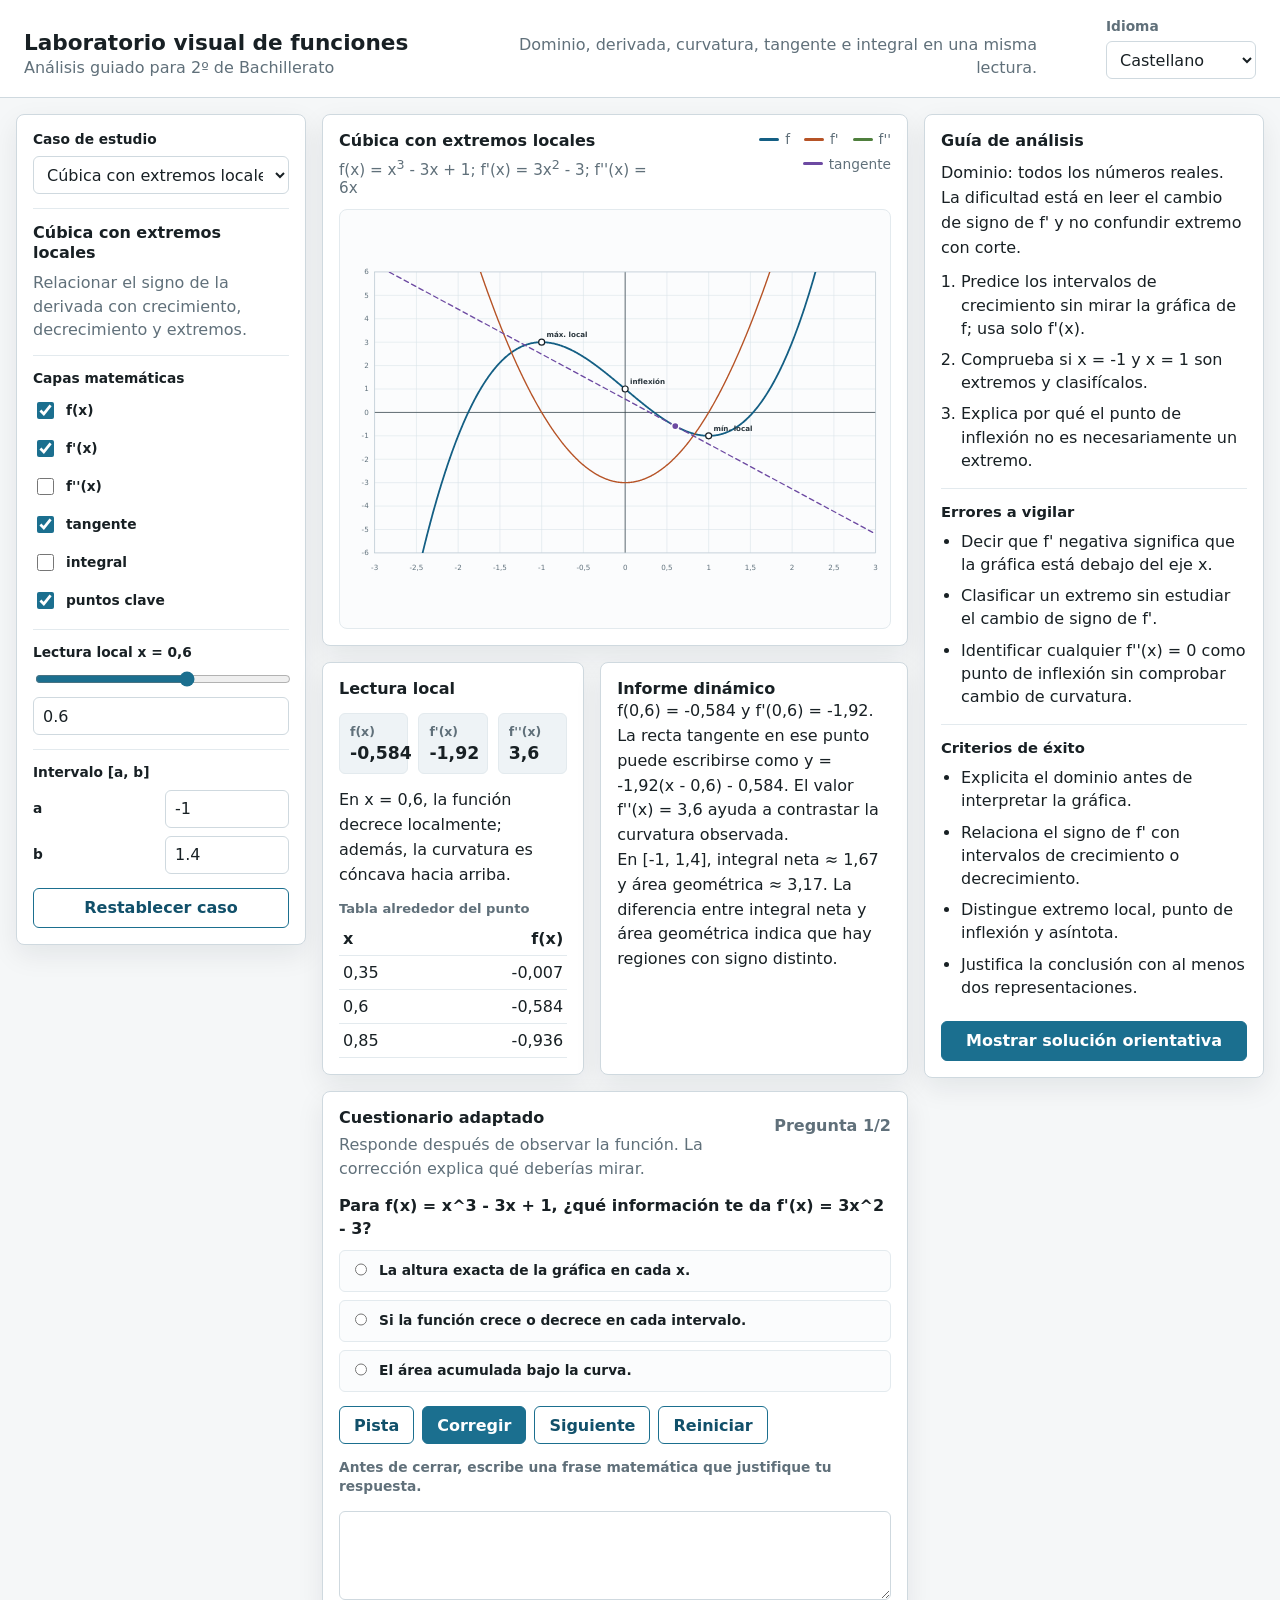
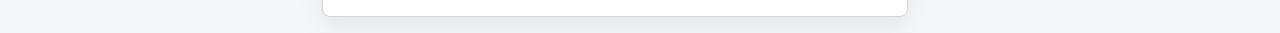
==== laboratorio-funciones/index.html @ 21b6ae17 "Create bilingual function analysis lab" ====
<!doctype html>
<html lang="es">
  <head>
    <meta charset="utf-8">
    <meta name="viewport" content="width=device-width, initial-scale=1">
    <title>Laboratorio visual de funciones</title>
    <link rel="icon" href="data:image/svg+xml,%3Csvg xmlns='http://www.w3.org/2000/svg' viewBox='0 0 32 32'%3E%3Crect width='32' height='32' rx='6' fill='%231b6f8f'/%3E%3Cpath d='M5 22 C10 4 15 28 27 10' fill='none' stroke='white' stroke-width='3' stroke-linecap='round'/%3E%3C/svg%3E">
    <link rel="stylesheet" href="styles.css">
  </head>
  <body>
    <header class="topbar">
      <div>
        <h1 data-i18n="appTitle">Laboratorio visual de funciones</h1>
        <p data-i18n="appSubtitle">Análisis guiado para 2º de Bachillerato</p>
      </div>
      <p class="topbar-note" data-i18n="topbarNote">Dominio, derivada, curvatura, tangente e integral en una misma lectura.</p>
      <div class="language-control">
        <label for="languageSelect" data-i18n="languageLabel">Idioma</label>
        <select id="languageSelect">
          <option value="es">Castellano</option>
          <option value="eu">Euskara</option>
        </select>
      </div>
    </header>

    <main class="app-shell">
      <section class="panel controls" aria-label="Controles del laboratorio">
        <div class="control-block">
          <label for="caseSelect" data-i18n="caseStudy">Caso de estudio</label>
          <select id="caseSelect"></select>
        </div>

        <div class="case-purpose">
          <h2 id="caseName">Caso</h2>
          <p id="caseFocus"></p>
        </div>

        <div class="control-block">
          <span class="label" data-i18n="layers">Capas matemáticas</span>
          <label class="toggle">
            <input type="checkbox" id="showF" checked>
            <span>f(x)</span>
          </label>
          <label class="toggle">
            <input type="checkbox" id="showD1" checked>
            <span>f'(x)</span>
          </label>
          <label class="toggle">
            <input type="checkbox" id="showD2">
            <span>f''(x)</span>
          </label>
          <label class="toggle">
            <input type="checkbox" id="showTangent" checked>
            <span data-i18n="tangentLayer">tangente</span>
          </label>
          <label class="toggle">
            <input type="checkbox" id="showArea">
            <span data-i18n="integralLayer">integral</span>
          </label>
          <label class="toggle">
            <input type="checkbox" id="showPoints" checked>
            <span data-i18n="keyPointsLayer">puntos clave</span>
          </label>
        </div>

        <div class="control-block">
          <label for="xPoint"><span data-i18n="localReadingInline">Lectura local</span> x = <strong id="xPointLabel">0</strong></label>
          <input type="range" id="xPoint" step="0.01">
          <input type="number" id="xPointNumber" step="0.01" inputmode="decimal">
        </div>

        <div class="control-block interval-controls">
          <span class="label" data-i18n="interval">Intervalo [a, b]</span>
          <label for="intervalA">a</label>
          <input type="number" id="intervalA" step="0.1" inputmode="decimal">
          <label for="intervalB">b</label>
          <input type="number" id="intervalB" step="0.1" inputmode="decimal">
        </div>

        <button id="resetCase" class="secondary-button" type="button" data-i18n="resetCase">Restablecer caso</button>
      </section>

      <section class="workspace" aria-label="Espacio de análisis">
        <section class="graph-panel" aria-label="Gráfica de la función">
          <div class="graph-header">
            <div>
              <h2 id="graphTitle"></h2>
              <p id="formulaLine" class="formula"></p>
            </div>
            <div class="legend" aria-label="Leyenda">
              <span><i class="swatch swatch-f"></i>f</span>
              <span><i class="swatch swatch-d1"></i>f'</span>
              <span><i class="swatch swatch-d2"></i>f''</span>
              <span><i class="swatch swatch-tangent"></i><span data-i18n="tangentLayer">tangente</span></span>
            </div>
          </div>

          <svg id="plot" role="img" aria-label="Representación gráfica del caso seleccionado"></svg>
          <p id="domainWarning" class="notice" hidden></p>
        </section>

        <section class="analysis-grid" aria-label="Lectura matemática">
          <article class="panel value-panel">
            <h2 data-i18n="localReading">Lectura local</h2>
            <dl class="value-list">
              <div>
                <dt>f(x)</dt>
                <dd id="valueF">-</dd>
              </div>
              <div>
                <dt>f'(x)</dt>
                <dd id="valueD1">-</dd>
              </div>
              <div>
                <dt>f''(x)</dt>
                <dd id="valueD2">-</dd>
              </div>
            </dl>
            <p id="localInterpretation" class="interpretation"></p>
            <table class="local-table">
              <caption data-i18n="localTableCaption">Tabla alrededor del punto</caption>
              <thead>
                <tr>
                  <th>x</th>
                  <th>f(x)</th>
                </tr>
              </thead>
              <tbody id="localTable"></tbody>
            </table>
          </article>

          <article class="panel report-panel">
            <h2 data-i18n="dynamicReportTitle">Informe dinámico</h2>
            <p id="dynamicReport"></p>
            <p id="integralReport" class="integral-report"></p>
          </article>
        </section>

        <section class="panel quiz-panel" aria-label="Cuestionario adaptado">
          <div class="quiz-header">
            <div>
              <h2 id="quizTitle">Cuestionario adaptado</h2>
              <p id="quizIntro"></p>
            </div>
            <p id="quizProgress" class="quiz-progress"></p>
          </div>

          <div class="quiz-body">
            <p id="quizQuestion" class="quiz-question"></p>
            <fieldset id="quizOptions" class="quiz-options"></fieldset>
          </div>

          <div class="quiz-actions">
            <button id="hintButton" class="secondary-button compact-button" type="button">Pista</button>
            <button id="checkAnswer" class="primary-button compact-button" type="button">Corregir</button>
            <button id="nextQuestion" class="secondary-button compact-button" type="button">Siguiente</button>
            <button id="restartQuiz" class="secondary-button compact-button" type="button">Reiniciar</button>
          </div>

          <div id="quizFeedback" class="quiz-feedback" hidden></div>

          <label class="reflection-label" for="reflectionText" id="reflectionLabel">Antes de cerrar, escribe una frase matemática que justifique tu respuesta.</label>
          <textarea id="reflectionText" rows="3"></textarea>
        </section>
      </section>

      <aside class="panel guide" aria-label="Guía de trabajo">
        <h2 data-i18n="analysisGuide">Guía de análisis</h2>
        <p id="domainText" class="domain-text"></p>

        <ol id="taskList" class="task-list"></ol>

        <div class="guide-section">
          <h3 data-i18n="errorsTitle">Errores a vigilar</h3>
          <ul id="errorList"></ul>
        </div>

        <div class="guide-section">
          <h3 data-i18n="criteriaTitle">Criterios de éxito</h3>
          <ul id="criteriaList"></ul>
        </div>

        <button id="solutionToggle" class="primary-button" type="button">Mostrar solución orientativa</button>
        <div id="solutionPanel" class="solution-panel" hidden></div>
      </aside>
    </main>

    <script src="app.js" defer></script>
  </body>
</html>
---- laboratorio-funciones/styles.css ----
:root {
  color-scheme: light;
  --bg: #f5f7f8;
  --surface: #ffffff;
  --surface-2: #eef3f6;
  --ink: #182024;
  --muted: #60707a;
  --border: #cfd9df;
  --soft-border: #e3eaee;
  --accent: #1b6f8f;
  --accent-dark: #11506a;
  --f: #145f84;
  --d1: #b65326;
  --d2: #4f7f3d;
  --tangent: #6d4aa2;
  --area: rgba(27, 111, 143, 0.18);
  --danger: #9a2e2e;
  --shadow: 0 10px 28px rgba(18, 31, 38, 0.08);
  --radius: 8px;
  font-family: Inter, ui-sans-serif, system-ui, -apple-system, BlinkMacSystemFont, "Segoe UI", sans-serif;
}

* {
  box-sizing: border-box;
}

body {
  margin: 0;
  background: var(--bg);
  color: var(--ink);
}

button,
input,
select,
textarea {
  font: inherit;
}

.topbar {
  display: flex;
  align-items: end;
  justify-content: space-between;
  gap: 24px;
  padding: 18px 24px;
  border-bottom: 1px solid var(--border);
  background: var(--surface);
}

.topbar h1,
.topbar p {
  margin: 0;
}

.topbar h1 {
  font-size: 1.35rem;
  line-height: 1.2;
  letter-spacing: 0;
}

.topbar p {
  color: var(--muted);
  line-height: 1.45;
}

.topbar-note {
  max-width: 560px;
  text-align: right;
}

.language-control {
  display: grid;
  gap: 6px;
  min-width: 150px;
}

.language-control label {
  color: var(--muted);
}

.app-shell {
  display: grid;
  grid-template-columns: minmax(230px, 290px) minmax(0, 1fr) minmax(270px, 340px);
  gap: 16px;
  padding: 16px;
  min-height: calc(100vh - 78px);
}

.panel,
.graph-panel {
  background: var(--surface);
  border: 1px solid var(--border);
  border-radius: var(--radius);
  box-shadow: var(--shadow);
}

.controls,
.guide {
  padding: 16px;
  align-self: start;
}

.workspace {
  display: grid;
  gap: 16px;
  min-width: 0;
}

.graph-panel {
  padding: 16px;
  min-width: 0;
}

.graph-header {
  display: flex;
  align-items: start;
  justify-content: space-between;
  gap: 16px;
  margin-bottom: 12px;
}

.graph-header h2,
.case-purpose h2,
.guide h2,
.value-panel h2,
.report-panel h2 {
  margin: 0;
  font-size: 1rem;
  line-height: 1.25;
  letter-spacing: 0;
}

.formula {
  margin: 6px 0 0;
  color: var(--muted);
  font-size: 0.95rem;
}

#plot {
  display: block;
  width: 100%;
  aspect-ratio: 16 / 9;
  min-height: 420px;
  border: 1px solid var(--soft-border);
  border-radius: var(--radius);
  background: #fbfcfd;
  cursor: crosshair;
}

.legend {
  display: flex;
  flex-wrap: wrap;
  justify-content: flex-end;
  gap: 8px 14px;
  color: var(--muted);
  font-size: 0.86rem;
  line-height: 1.2;
}

.legend span {
  display: inline-flex;
  align-items: center;
  gap: 6px;
}

.swatch {
  width: 20px;
  height: 3px;
  border-radius: 2px;
  display: inline-block;
}

.swatch-f {
  background: var(--f);
}

.swatch-d1 {
  background: var(--d1);
}

.swatch-d2 {
  background: var(--d2);
}

.swatch-tangent {
  background: var(--tangent);
}

.control-block {
  display: grid;
  gap: 8px;
  padding: 14px 0;
  border-top: 1px solid var(--soft-border);
}

.control-block:first-child {
  padding-top: 0;
  border-top: 0;
}

label,
.label {
  font-weight: 700;
  font-size: 0.86rem;
  line-height: 1.25;
}

select,
input[type="number"] {
  min-height: 38px;
  width: 100%;
  border: 1px solid var(--border);
  border-radius: 6px;
  background: #fff;
  color: var(--ink);
  padding: 7px 9px;
}

input[type="range"] {
  width: 100%;
  accent-color: var(--accent);
}

.toggle {
  display: flex;
  align-items: center;
  gap: 9px;
  min-height: 30px;
  font-weight: 600;
  color: var(--ink);
}

.toggle input {
  width: 17px;
  height: 17px;
  accent-color: var(--accent);
}

.case-purpose {
  padding: 14px 0;
  border-top: 1px solid var(--soft-border);
}

.case-purpose p {
  margin: 8px 0 0;
  color: var(--muted);
  line-height: 1.45;
}

.interval-controls {
  grid-template-columns: 1fr 1fr;
  align-items: center;
}

.interval-controls .label {
  grid-column: 1 / -1;
}

.secondary-button,
.primary-button {
  width: 100%;
  min-height: 40px;
  border: 1px solid var(--accent);
  border-radius: 6px;
  cursor: pointer;
  font-weight: 750;
}

.secondary-button {
  background: #fff;
  color: var(--accent-dark);
}

.primary-button {
  margin-top: 14px;
  background: var(--accent);
  color: #fff;
}

.secondary-button:hover,
.primary-button:hover {
  filter: brightness(0.97);
}

.compact-button {
  width: auto;
  min-height: 38px;
  margin-top: 0;
  padding: 0 14px;
}

.analysis-grid {
  display: grid;
  grid-template-columns: minmax(0, 0.92fr) minmax(0, 1.08fr);
  gap: 16px;
}

.value-panel,
.report-panel,
.quiz-panel {
  padding: 16px;
}

.value-list {
  display: grid;
  grid-template-columns: repeat(3, minmax(0, 1fr));
  gap: 10px;
  margin: 14px 0;
}

.value-list div {
  border: 1px solid var(--soft-border);
  border-radius: 6px;
  padding: 10px;
  background: var(--surface-2);
}

.value-list dt {
  color: var(--muted);
  font-size: 0.78rem;
  font-weight: 800;
}

.value-list dd {
  margin: 4px 0 0;
  font-size: 1.08rem;
  font-weight: 800;
  font-variant-numeric: tabular-nums;
}

.interpretation,
.integral-report,
#dynamicReport,
.domain-text {
  margin: 0;
  color: var(--ink);
  line-height: 1.55;
}

.local-table {
  width: 100%;
  margin-top: 14px;
  border-collapse: collapse;
  font-variant-numeric: tabular-nums;
}

.local-table caption {
  text-align: left;
  color: var(--muted);
  font-weight: 800;
  font-size: 0.82rem;
  margin-bottom: 6px;
}

.local-table th,
.local-table td {
  border-bottom: 1px solid var(--soft-border);
  padding: 7px 4px;
  text-align: right;
}

.local-table th:first-child,
.local-table td:first-child {
  text-align: left;
}

.notice {
  margin: 10px 0 0;
  padding: 10px 12px;
  border: 1px solid #dfb2b2;
  border-radius: 6px;
  color: var(--danger);
  background: #fff4f4;
  line-height: 1.45;
}

.guide h2 {
  margin-bottom: 10px;
}

.guide-section {
  margin-top: 16px;
  padding-top: 14px;
  border-top: 1px solid var(--soft-border);
}

.guide-section h3 {
  margin: 0 0 8px;
  font-size: 0.92rem;
}

.task-list,
.guide ul {
  margin: 10px 0 0;
  padding-left: 20px;
}

.task-list li,
.guide li {
  margin: 8px 0;
  line-height: 1.45;
}

.solution-panel {
  margin-top: 12px;
  padding: 12px;
  border: 1px solid var(--border);
  border-radius: 6px;
  background: #fbfcfd;
  line-height: 1.5;
}

.solution-panel p {
  margin: 0 0 10px;
}

.solution-panel p:last-child {
  margin-bottom: 0;
}

.quiz-panel {
  display: grid;
  gap: 14px;
}

.quiz-header {
  display: flex;
  justify-content: space-between;
  gap: 18px;
  align-items: start;
}

.quiz-header h2 {
  margin: 0;
  font-size: 1rem;
}

.quiz-header p {
  margin: 6px 0 0;
  color: var(--muted);
  line-height: 1.45;
}

.quiz-progress {
  min-width: 120px;
  text-align: right;
  font-weight: 800;
  color: var(--accent-dark);
}

.quiz-question {
  margin: 0 0 10px;
  font-weight: 800;
  line-height: 1.45;
}

.quiz-options {
  display: grid;
  gap: 8px;
  margin: 0;
  padding: 0;
  border: 0;
}

.quiz-option {
  display: grid;
  grid-template-columns: 20px minmax(0, 1fr);
  gap: 9px;
  align-items: start;
  min-height: 42px;
  padding: 10px;
  border: 1px solid var(--soft-border);
  border-radius: 6px;
  background: #fbfcfd;
  font-weight: 600;
  line-height: 1.35;
}

.quiz-option input {
  margin-top: 2px;
  accent-color: var(--accent);
}

.quiz-actions {
  display: flex;
  flex-wrap: wrap;
  gap: 8px;
}

.quiz-feedback {
  padding: 12px;
  border-radius: 6px;
  border: 1px solid var(--border);
  background: #fbfcfd;
  line-height: 1.5;
}

.quiz-feedback.correct {
  border-color: #8dbf9a;
  background: #f2fbf4;
}

.quiz-feedback.wrong {
  border-color: #ddb0a0;
  background: #fff5f1;
}

.quiz-feedback.hint {
  border-color: #c8b46c;
  background: #fffaf0;
}

.quiz-feedback p {
  margin: 0 0 8px;
}

.quiz-feedback p:last-child {
  margin-bottom: 0;
}

.reflection-label {
  color: var(--muted);
  line-height: 1.4;
}

#reflectionText {
  width: 100%;
  resize: vertical;
  min-height: 76px;
  border: 1px solid var(--border);
  border-radius: 6px;
  padding: 9px;
  line-height: 1.45;
}

.axis {
  stroke: #2e3b42;
  stroke-width: 1.2;
}

.grid-line {
  stroke: #dbe4e9;
  stroke-width: 1;
}

.tick-label {
  fill: #61727d;
  font-size: 12px;
  font-family: inherit;
}

.curve-f,
.curve-d1,
.curve-d2,
.tangent-line {
  fill: none;
  stroke-linecap: round;
  stroke-linejoin: round;
}

.curve-f {
  stroke: var(--f);
  stroke-width: 3;
}

.curve-d1 {
  stroke: var(--d1);
  stroke-width: 2.3;
}

.curve-d2 {
  stroke: var(--d2);
  stroke-width: 2.1;
}

.tangent-line {
  stroke: var(--tangent);
  stroke-width: 2.2;
  stroke-dasharray: 8 6;
}

.asymptote {
  stroke: #8c9aa2;
  stroke-width: 1.4;
  stroke-dasharray: 6 7;
}

.area-fill {
  fill: var(--area);
  stroke: rgba(27, 111, 143, 0.35);
  stroke-width: 1;
}

.point-marker {
  fill: #fff;
  stroke: #172027;
  stroke-width: 2;
}

.active-point {
  fill: var(--tangent);
  stroke: #fff;
  stroke-width: 2.5;
}

.point-label,
.asymptote-label {
  fill: #2a363d;
  font-size: 12px;
  font-family: inherit;
  font-weight: 750;
}

@media (max-width: 1180px) {
  .app-shell {
    grid-template-columns: 280px minmax(0, 1fr);
  }

  .guide {
    grid-column: 1 / -1;
  }
}

@media (max-width: 820px) {
  .topbar {
    align-items: start;
    flex-direction: column;
  }

  .topbar-note {
    text-align: left;
  }

  .language-control {
    width: 100%;
  }

  .app-shell {
    grid-template-columns: 1fr;
    padding: 12px;
  }

  .graph-header,
  .analysis-grid {
    grid-template-columns: 1fr;
    flex-direction: column;
  }

  #plot {
    min-height: 360px;
    aspect-ratio: 4 / 3;
  }

  .legend {
    justify-content: flex-start;
  }

  .quiz-header {
    display: grid;
  }

  .quiz-progress {
    text-align: left;
  }
}

@media (max-width: 520px) {
  .topbar {
    padding: 14px;
  }

  .value-list {
    grid-template-columns: 1fr;
  }

  .controls,
  .guide,
  .graph-panel,
  .value-panel,
  .report-panel,
  .quiz-panel {
    padding: 12px;
  }

  .quiz-actions {
    display: grid;
  }

  .compact-button {
    width: 100%;
  }
}
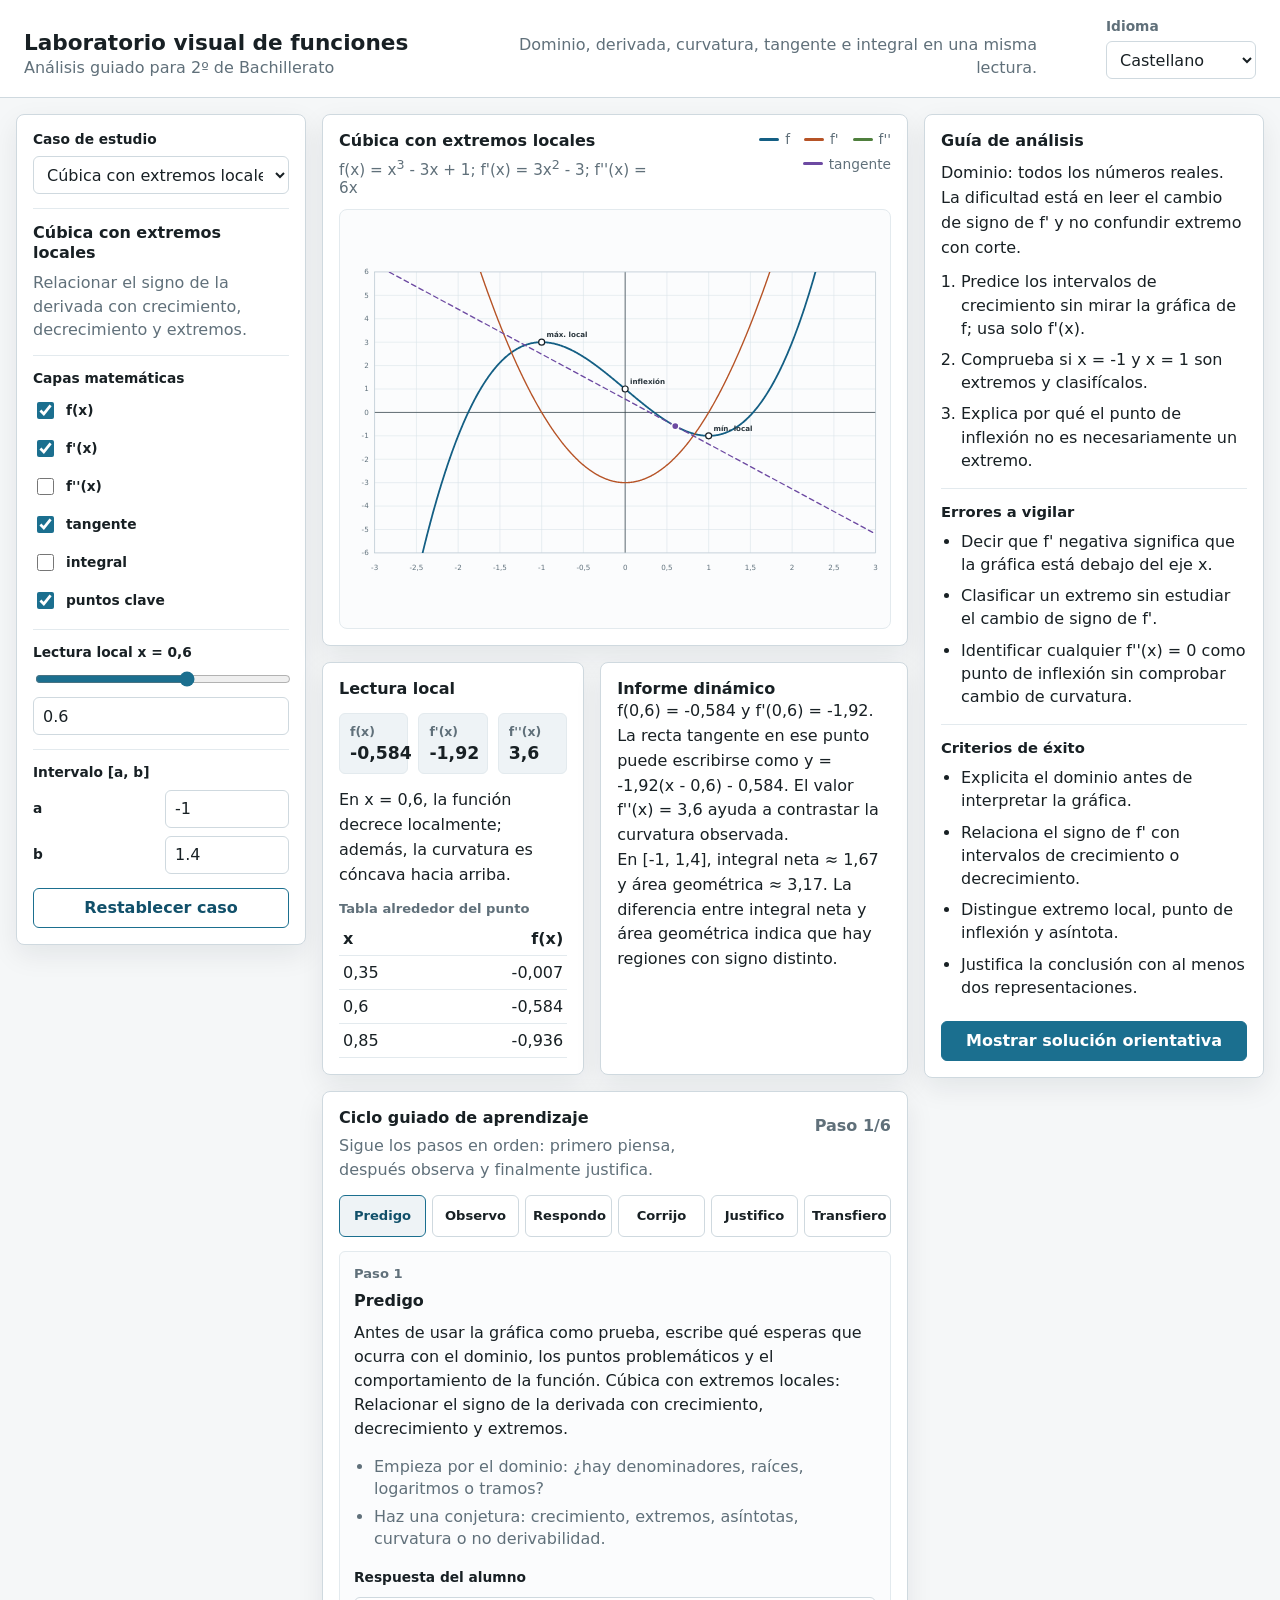
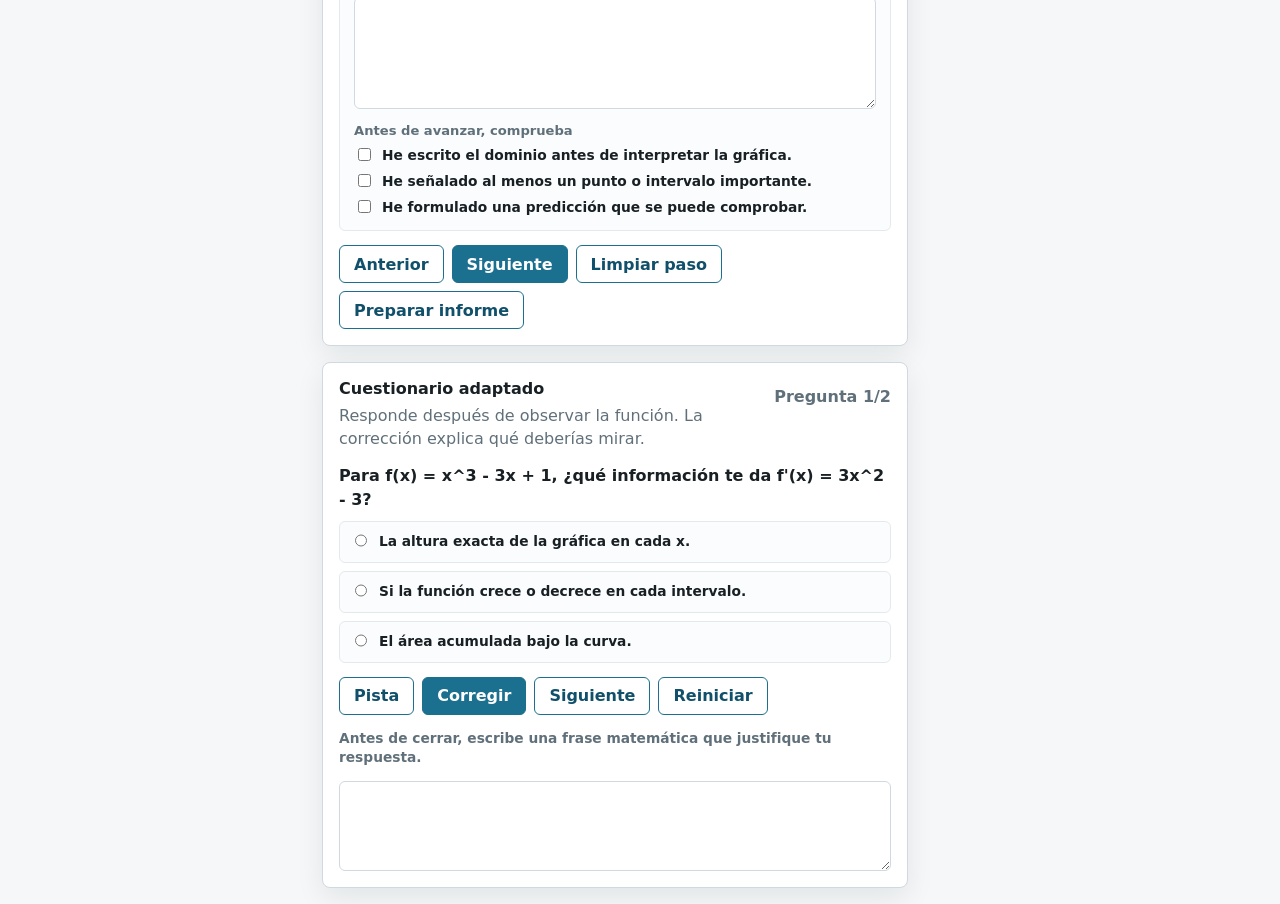
==== commit 04ddde4e: "Add guided learning cycle" ====
--- a/laboratorio-funciones/index.html
+++ b/laboratorio-funciones/index.html
@@ -136,6 +136,51 @@
           </article>
         </section>
 
+        <section class="panel guided-panel" aria-label="Ciclo guiado de aprendizaje">
+          <div class="guided-header">
+            <div>
+              <h2 id="guidedTitle">Ciclo guiado</h2>
+              <p id="guidedIntro"></p>
+            </div>
+            <p id="guidedProgress" class="guided-progress"></p>
+          </div>
+
+          <div id="guidedStepsNav" class="guided-steps-nav" aria-label="Pasos del ciclo"></div>
+
+          <article class="guided-step-card">
+            <p id="guidedStepTag" class="guided-step-tag"></p>
+            <h3 id="guidedStepTitle"></h3>
+            <p id="guidedStepPrompt"></p>
+            <ul id="guidedSupportList" class="guided-support"></ul>
+
+            <label id="guidedResponseLabel" class="guided-response-label" for="guidedResponse">Respuesta del alumno</label>
+            <textarea id="guidedResponse" rows="4"></textarea>
+
+            <div class="guided-checklist-wrap">
+              <p id="guidedChecklistTitle" class="guided-checklist-title"></p>
+              <div id="guidedChecklist" class="guided-checklist"></div>
+            </div>
+          </article>
+
+          <div class="guided-actions">
+            <button id="guidedPrev" class="secondary-button compact-button" type="button">Anterior</button>
+            <button id="guidedNext" class="primary-button compact-button" type="button">Siguiente</button>
+            <button id="guidedClearStep" class="secondary-button compact-button" type="button">Limpiar paso</button>
+            <button id="guidedBuildSummary" class="secondary-button compact-button" type="button">Preparar informe</button>
+          </div>
+
+          <div id="guidedSummary" class="guided-summary" hidden>
+            <div class="guided-summary-header">
+              <div>
+                <h3 id="guidedSummaryTitle"></h3>
+                <p id="guidedSummaryIntro"></p>
+              </div>
+              <button id="guidedCopySummary" class="secondary-button compact-button" type="button">Copiar</button>
+            </div>
+            <textarea id="guidedSummaryText" rows="10" readonly></textarea>
+          </div>
+        </section>
+
         <section class="panel quiz-panel" aria-label="Cuestionario adaptado">
           <div class="quiz-header">
             <div>
--- a/laboratorio-funciones/styles.css
+++ b/laboratorio-funciones/styles.css
@@ -123,7 +123,8 @@
 .case-purpose h2,
 .guide h2,
 .value-panel h2,
-.report-panel h2 {
+.report-panel h2,
+.guided-header h2 {
   margin: 0;
   font-size: 1rem;
   line-height: 1.25;
@@ -297,6 +298,7 @@
 
 .value-panel,
 .report-panel,
+.guided-panel,
 .quiz-panel {
   padding: 16px;
 }
@@ -531,6 +533,179 @@
   border-radius: 6px;
   padding: 9px;
   line-height: 1.45;
+}
+
+.guided-panel {
+  display: grid;
+  gap: 14px;
+}
+
+.guided-header,
+.guided-summary-header {
+  display: flex;
+  justify-content: space-between;
+  gap: 18px;
+  align-items: start;
+}
+
+.guided-header p,
+.guided-summary-header p {
+  margin: 6px 0 0;
+  color: var(--muted);
+  line-height: 1.45;
+}
+
+.guided-progress {
+  min-width: 128px;
+  text-align: right;
+  font-weight: 800;
+  color: var(--accent-dark);
+}
+
+.guided-steps-nav {
+  display: grid;
+  grid-template-columns: repeat(6, minmax(0, 1fr));
+  gap: 6px;
+}
+
+.guided-step-button {
+  min-height: 42px;
+  border: 1px solid var(--border);
+  border-radius: 6px;
+  background: #fff;
+  color: var(--ink);
+  cursor: pointer;
+  font-size: 0.82rem;
+  font-weight: 800;
+  line-height: 1.15;
+  padding: 7px;
+}
+
+.guided-step-button.active {
+  border-color: var(--accent);
+  background: var(--surface-2);
+  color: var(--accent-dark);
+}
+
+.guided-step-button.done::after {
+  content: "";
+  display: block;
+  width: 22px;
+  height: 3px;
+  margin: 6px auto 0;
+  border-radius: 4px;
+  background: var(--accent);
+}
+
+.guided-step-card {
+  display: grid;
+  gap: 10px;
+  padding: 14px;
+  border: 1px solid var(--soft-border);
+  border-radius: 6px;
+  background: #fbfcfd;
+}
+
+.guided-step-tag,
+.guided-checklist-title {
+  margin: 0;
+  color: var(--muted);
+  font-size: 0.82rem;
+  font-weight: 850;
+}
+
+.guided-step-card h3 {
+  margin: 0;
+  font-size: 1rem;
+  line-height: 1.25;
+}
+
+#guidedStepPrompt {
+  margin: 0;
+  line-height: 1.5;
+}
+
+.guided-support {
+  margin: 0;
+  padding-left: 20px;
+  color: var(--muted);
+}
+
+.guided-support li {
+  margin: 5px 0;
+  line-height: 1.4;
+}
+
+.guided-response-label {
+  margin-top: 4px;
+}
+
+#guidedResponse,
+#guidedSummaryText {
+  width: 100%;
+  resize: vertical;
+  border: 1px solid var(--border);
+  border-radius: 6px;
+  padding: 9px;
+  line-height: 1.45;
+}
+
+#guidedResponse {
+  min-height: 104px;
+}
+
+#guidedSummaryText {
+  min-height: 220px;
+  background: #fff;
+}
+
+.guided-checklist-wrap {
+  display: grid;
+  gap: 8px;
+  padding-top: 4px;
+}
+
+.guided-checklist {
+  display: grid;
+  gap: 7px;
+}
+
+.guided-check {
+  display: grid;
+  grid-template-columns: 20px minmax(0, 1fr);
+  gap: 8px;
+  align-items: start;
+  line-height: 1.35;
+  font-weight: 600;
+}
+
+.guided-check input {
+  margin-top: 2px;
+  accent-color: var(--accent);
+}
+
+.guided-actions {
+  display: flex;
+  flex-wrap: wrap;
+  gap: 8px;
+}
+
+.guided-summary {
+  display: grid;
+  gap: 12px;
+  padding: 14px;
+  border: 1px solid var(--border);
+  border-radius: 6px;
+  background: var(--surface-2);
+}
+
+.guided-summary[hidden] {
+  display: none;
+}
+
+.guided-summary h3 {
+  margin: 0;
+  font-size: 1rem;
 }
 
 .axis {
@@ -659,6 +834,19 @@
     display: grid;
   }
 
+  .guided-header,
+  .guided-summary-header {
+    display: grid;
+  }
+
+  .guided-steps-nav {
+    grid-template-columns: repeat(3, minmax(0, 1fr));
+  }
+
+  .guided-progress {
+    text-align: left;
+  }
+
   .quiz-progress {
     text-align: left;
   }
@@ -678,15 +866,21 @@
   .graph-panel,
   .value-panel,
   .report-panel,
+  .guided-panel,
   .quiz-panel {
     padding: 12px;
   }
 
-  .quiz-actions {
+  .quiz-actions,
+  .guided-actions {
     display: grid;
   }
 
   .compact-button {
     width: 100%;
   }
-}
+
+  .guided-steps-nav {
+    grid-template-columns: repeat(2, minmax(0, 1fr));
+  }
+}
